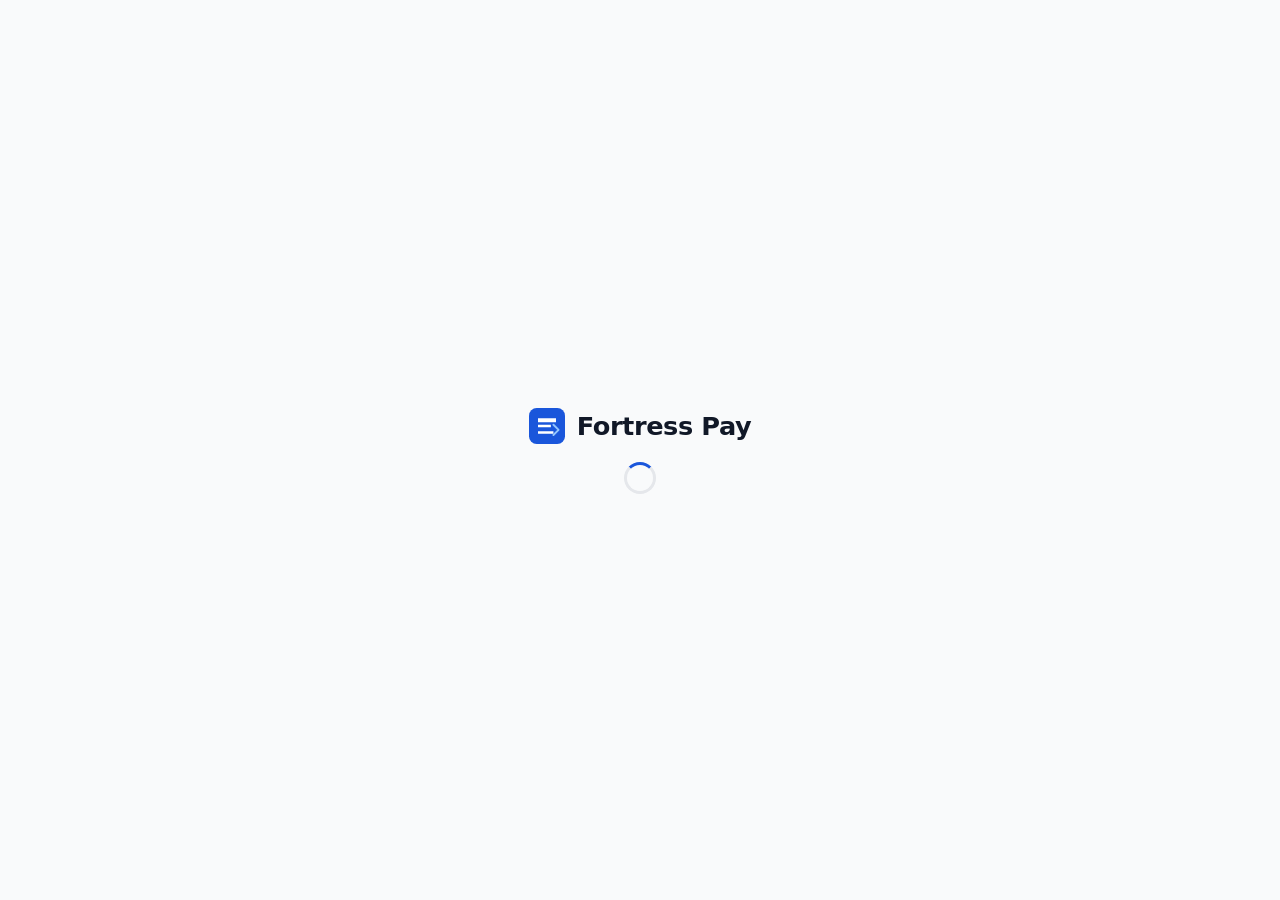
==== index.html @ 0e07d564 "Add files via upload" ====
<!doctype html>
<html lang="en">
  <head>
    <meta charset="UTF-8" />
    <!-- <meta name="viewport" content="width=device-width, initial-scale=1.0" /> -->
    <meta
      name="viewport"
      content="width=device-width, initial-scale=0.85, viewport-fit=cover"
    />
    <title>Fortress Pay</title>
    <link rel="stylesheet" href="styles.css" />
    <style>
      .fp-splash {
        min-height: 100vh;
        display: flex;
        align-items: center;
        justify-content: center;
        background: var(--fp-gray-50);
      }
      .fp-splash-inner {
        display: flex;
        flex-direction: column;
        align-items: center;
        gap: 16px;
      }
      .fp-splash-logo {
        display: flex;
        align-items: center;
        gap: 12px;
      }
      .fp-splash-name {
        font-size: 1.6rem;
        font-weight: 800;
        color: var(--fp-gray-900);
        letter-spacing: -0.4px;
      }
      .fp-splash-spinner {
        width: 32px;
        height: 32px;
        border: 3px solid var(--fp-gray-200);
        border-top-color: var(--fp-blue);
        border-radius: 50%;
        animation: fp-spin 0.7s linear infinite;
      }
    </style>
  </head>
  <body>
    <div class="fp-splash">
      <div class="fp-splash-inner">
        <div class="fp-splash-logo">
          <svg
            width="36"
            height="36"
            viewBox="0 0 28 28"
            fill="none"
            xmlns="http://www.w3.org/2000/svg"
            aria-hidden="true"
          >
            <rect width="28" height="28" rx="6" fill="#1a56db" />
            <path d="M7 8h14v3H7zM7 13h10v2H7zM7 18h12v2H7z" fill="#fff" />
            <path
              d="M19 13l4 4-4 4"
              stroke="#93c5fd"
              stroke-width="1.5"
              stroke-linecap="round"
              stroke-linejoin="round"
              fill="none"
            />
          </svg>
          <span class="fp-splash-name">Fortress Pay</span>
        </div>
        <div class="fp-splash-spinner"></div>
      </div>
    </div>

    <script src="js/config.js"></script>
    <script src="js/api.js"></script>
    <script>
      (function () {
        seedIfNeeded();
        const session = getSession();
        if (session) {
          window.location.replace("dashboard.html");
        } else {
          window.location.replace("login.html");
        }
      })();
    </script>
  </body>
</html>
---- styles.css ----
/* ================================================================== */
/*  Fortress Pay — Global Stylesheet                                   */
/* ================================================================== */

/* ---- Reset & Base ---- */
*,
*::before,
*::after {
  box-sizing: border-box;
  margin: 0;
  padding: 0;
}

:root {
  --fp-blue: #1a56db;
  --fp-blue-dark: #1341b0;
  --fp-blue-light: #ebf3ff;
  --fp-blue-mid: #3b82f6;
  --fp-green: #059669;
  --fp-green-light: #d1fae5;
  --fp-red: #dc2626;
  --fp-red-light: #fee2e2;
  --fp-amber: #d97706;
  --fp-amber-light: #fef3c7;
  --fp-gray-50: #f9fafb;
  --fp-gray-100: #f3f4f6;
  --fp-gray-200: #e5e7eb;
  --fp-gray-300: #d1d5db;
  --fp-gray-400: #9ca3af;
  --fp-gray-500: #6b7280;
  --fp-gray-600: #4b5563;
  --fp-gray-700: #374151;
  --fp-gray-800: #1f2937;
  --fp-gray-900: #111827;
  --fp-white: #ffffff;
  --fp-header-h: 64px;
  --fp-nav-h: 66px;
  --fp-radius: 12px;
  --fp-radius-sm: 8px;
  --fp-radius-lg: 16px;
  --fp-shadow: 0 1px 3px rgba(0, 0, 0, 0.08), 0 1px 2px rgba(0, 0, 0, 0.06);
  --fp-shadow-md:
    0 4px 6px -1px rgba(0, 0, 0, 0.08), 0 2px 4px -1px rgba(0, 0, 0, 0.06);
  --fp-shadow-lg:
    0 10px 15px -3px rgba(0, 0, 0, 0.1), 0 4px 6px -2px rgba(0, 0, 0, 0.05);
  --fp-transition: 180ms ease;
  --fp-font:
    "Inter", system-ui, -apple-system, BlinkMacSystemFont, "Segoe UI",
    sans-serif;
}

html {
  font-size: 16px;
  -webkit-text-size-adjust: 100%;
}

body {
  font-family: var(--fp-font);
  background: var(--fp-gray-50);
  color: var(--fp-gray-800);
  line-height: 1.6;
  min-height: 100vh;
  -webkit-font-smoothing: antialiased;
}

body.fp-no-scroll {
  overflow: hidden;
}

a {
  color: inherit;
  text-decoration: none;
}
button {
  cursor: pointer;
  font-family: inherit;
  border: none;
  background: none;
}
input,
select,
textarea {
  font-family: inherit;
}
ul {
  list-style: none;
}
img {
  display: block;
  max-width: 100%;
}

/* ================================================================== */
/*  HEADER                                                             */
/* ================================================================== */

#fp-header {
  position: fixed;
  top: 0;
  left: 0;
  right: 0;
  z-index: 100;
  height: var(--fp-header-h);
  background: var(--fp-white);
  border-bottom: 1px solid var(--fp-gray-200);
  box-shadow: var(--fp-shadow);
}

.fp-header-inner {
  max-width: 1200px;
  margin: 0 auto;
  height: 100%;
  padding: 0 20px;
  display: flex;
  align-items: center;
  justify-content: space-between;
  gap: 16px;
}

.fp-logo-img {
  height: 35px; /* tweak: 24–30px usually ideal */
  width: auto;
  display: block;
}

.fp-logo-link {
  display: flex;
  align-items: center;
  gap: 10px;
  flex-shrink: 0;
}

.fp-logo-text {
  font-size: 1.2rem;
  font-weight: 700;
  color: var(--fp-gray-900);
  letter-spacing: -0.3px;
}

.fp-header-actions {
  display: flex;
  align-items: center;
  gap: 8px;
}

/* Bell */
.fp-bell-btn {
  position: relative;
  width: 40px;
  height: 40px;
  border-radius: 50%;
  display: flex;
  align-items: center;
  justify-content: center;
  color: var(--fp-gray-600);
  transition:
    background var(--fp-transition),
    color var(--fp-transition);
}
.fp-bell-btn:hover {
  background: var(--fp-gray-100);
  color: var(--fp-gray-900);
}

.fp-badge {
  position: absolute;
  top: 4px;
  right: 4px;
  min-width: 17px;
  height: 17px;
  border-radius: 999px;
  background: var(--fp-red);
  color: #fff;
  font-size: 0.68rem;
  font-weight: 700;
  display: flex;
  align-items: center;
  justify-content: center;
  padding: 0 4px;
  line-height: 1;
  border: 2px solid var(--fp-white);
  transition: opacity var(--fp-transition);
}
.fp-badge-hidden {
  opacity: 0;
  pointer-events: none;
}

/* Profile dropdown */
.fp-profile-menu-wrap {
  position: relative;
}

.fp-profile-btn {
  width: 38px;
  height: 38px;
  border-radius: 50%;
  background: var(--fp-blue);
  display: flex;
  align-items: center;
  justify-content: center;
  transition: opacity var(--fp-transition);
}
.fp-profile-btn:hover {
  opacity: 0.88;
}

.fp-avatar {
  font-size: 0.78rem;
  font-weight: 700;
  color: #fff;
  letter-spacing: 0.5px;
}

.fp-profile-dropdown {
  position: absolute;
  top: calc(100% + 10px);
  right: 0;
  width: 230px;
  background: var(--fp-white);
  border: 1px solid var(--fp-gray-200);
  border-radius: var(--fp-radius);
  box-shadow: var(--fp-shadow-lg);
  overflow: hidden;
  opacity: 0;
  pointer-events: none;
  transform: translateY(-6px);
  transition:
    opacity var(--fp-transition),
    transform var(--fp-transition);
  z-index: 200;
}
.fp-profile-dropdown-open {
  opacity: 1;
  pointer-events: auto;
  transform: translateY(0);
}

.fp-profile-dropdown-header {
  padding: 14px 16px;
  border-bottom: 1px solid var(--fp-gray-100);
  background: var(--fp-gray-50);
}
.fp-profile-name {
  display: block;
  font-size: 0.9rem;
  font-weight: 600;
  color: var(--fp-gray-900);
}
.fp-profile-email {
  display: block;
  font-size: 0.78rem;
  color: var(--fp-gray-500);
  margin-top: 2px;
  white-space: nowrap;
  overflow: hidden;
  text-overflow: ellipsis;
}

.fp-dropdown-item {
  display: flex;
  align-items: center;
  gap: 10px;
  width: 100%;
  padding: 11px 16px;
  font-size: 0.875rem;
  color: var(--fp-gray-700);
  transition: background var(--fp-transition);
  text-align: left;
}
.fp-dropdown-item:hover {
  background: var(--fp-gray-50);
  color: var(--fp-gray-900);
}
.fp-dropdown-item svg {
  color: var(--fp-gray-500);
  flex-shrink: 0;
}

.fp-dropdown-logout {
  border-top: 1px solid var(--fp-gray-100);
  color: var(--fp-red);
  font-weight: 500;
}
.fp-dropdown-logout svg {
  color: var(--fp-red);
}
.fp-dropdown-logout:hover {
  background: var(--fp-red-light);
}

/* ================================================================== */
/*  NOTIFICATION PANEL                                                 */
/* ================================================================== */

.fp-notif-overlay {
  position: fixed;
  inset: 0;
  background: rgba(0, 0, 0, 0.3);
  z-index: 300;
  opacity: 0;
  pointer-events: none;
  transition: opacity 220ms ease;
}
.fp-notif-overlay-open {
  opacity: 1;
  pointer-events: auto;
}

.fp-notif-panel {
  position: fixed;
  top: 0;
  right: 0;
  bottom: 0;
  width: min(380px, 100vw);
  background: var(--fp-white);
  z-index: 400;
  display: flex;
  flex-direction: column;
  transform: translateX(100%);
  transition: transform 260ms cubic-bezier(0.4, 0, 0.2, 1);
  box-shadow: var(--fp-shadow-lg);
}
.fp-notif-panel-open {
  transform: translateX(0);
}

.fp-notif-panel-header {
  display: flex;
  align-items: center;
  justify-content: space-between;
  padding: 18px 20px;
  border-bottom: 1px solid var(--fp-gray-200);
  font-weight: 700;
  font-size: 1rem;
  color: var(--fp-gray-900);
  flex-shrink: 0;
}

.fp-notif-close {
  width: 34px;
  height: 34px;
  border-radius: 50%;
  display: flex;
  align-items: center;
  justify-content: center;
  color: var(--fp-gray-500);
  transition: background var(--fp-transition);
}
.fp-notif-close:hover {
  background: var(--fp-gray-100);
  color: var(--fp-gray-900);
}

.fp-notif-list {
  overflow-y: auto;
  flex: 1;
}

.fp-notif-item {
  display: flex;
  gap: 12px;
  padding: 16px 20px;
  border-bottom: 1px solid var(--fp-gray-100);
  transition: background var(--fp-transition);
}
.fp-notif-item:hover {
  background: var(--fp-gray-50);
}
.fp-notif-unread {
  background: var(--fp-blue-light);
}

.fp-notif-dot-wrap {
  padding-top: 5px;
  flex-shrink: 0;
}
.fp-notif-dot {
  width: 8px;
  height: 8px;
  border-radius: 50%;
  background: var(--fp-blue);
}
.fp-notif-dot-read {
  width: 8px;
  height: 8px;
  border-radius: 50%;
  background: var(--fp-gray-300);
}

.fp-notif-title {
  font-size: 0.875rem;
  font-weight: 600;
  color: var(--fp-gray-900);
  margin-bottom: 3px;
}
.fp-notif-text {
  font-size: 0.825rem;
  color: var(--fp-gray-600);
  line-height: 1.5;
  margin-bottom: 5px;
}
.fp-notif-date {
  font-size: 0.75rem;
  color: var(--fp-gray-400);
}

/* ================================================================== */
/*  BOTTOM NAVIGATION                                                  */
/* ================================================================== */

#fp-bottom-nav {
  position: fixed;
  bottom: 0;
  left: 0;
  right: 0;
  z-index: 100;
  height: var(--fp-nav-h);
  background: var(--fp-white);
  border-top: 1px solid var(--fp-gray-200);
  display: flex;
  align-items: stretch;
}

.fp-nav-item {
  flex: 1;
  display: flex;
  flex-direction: column;
  align-items: center;
  justify-content: center;
  gap: 3px;
  color: var(--fp-gray-400);
  font-size: 0.7rem;
  font-weight: 500;
  padding: 6px 4px;
  transition: color var(--fp-transition);
  -webkit-tap-highlight-color: transparent;
}
.fp-nav-item:hover {
  color: var(--fp-blue);
}
.fp-nav-item-active {
  color: var(--fp-blue) !important;
}
.fp-nav-item-active .fp-nav-icon svg {
  stroke: var(--fp-blue);
}

.fp-nav-icon {
  display: flex;
  align-items: center;
  justify-content: center;
}
.fp-nav-label {
  line-height: 1;
}

/* ================================================================== */
/*  PAGE WRAPPER                                                       */
/* ================================================================== */

.fp-page {
  padding-top: var(--fp-header-h);
  padding-bottom: var(--fp-nav-h);
  min-height: 100vh;
}

.fp-container {
  max-width: 680px;
  margin: 0 auto;
  padding: 24px 16px;
}

.fp-container-wide {
  max-width: 960px;
  margin: 0 auto;
  padding: 24px 16px;
}

/* ================================================================== */
/*  CARDS                                                              */
/* ================================================================== */

.fp-card {
  background: var(--fp-white);
  border-radius: var(--fp-radius);
  border: 1px solid var(--fp-gray-200);
  box-shadow: var(--fp-shadow);
  overflow: hidden;
}

.fp-card-header {
  padding: 18px 20px;
  border-bottom: 1px solid var(--fp-gray-100);
  display: flex;
  align-items: center;
  justify-content: space-between;
}

.fp-card-title {
  font-size: 0.95rem;
  font-weight: 700;
  color: var(--fp-gray-900);
}

.fp-card-body {
  padding: 20px;
}

/* ================================================================== */
/*  BUTTONS                                                            */
/* ================================================================== */

.fp-btn {
  display: inline-flex;
  align-items: center;
  justify-content: center;
  gap: 8px;
  padding: 11px 22px;
  border-radius: var(--fp-radius-sm);
  font-size: 0.9rem;
  font-weight: 600;
  line-height: 1;
  transition:
    background var(--fp-transition),
    opacity var(--fp-transition),
    transform 100ms ease;
  cursor: pointer;
  border: none;
  white-space: nowrap;
}
.fp-btn:active {
  transform: scale(0.97);
}
.fp-btn:disabled {
  opacity: 0.55;
  cursor: not-allowed;
  transform: none;
}

.fp-btn-primary {
  background: var(--fp-blue);
  color: #fff;
}
.fp-btn-primary:hover:not(:disabled) {
  background: var(--fp-blue-dark);
}

.fp-btn-outline {
  background: transparent;
  color: var(--fp-blue);
  border: 1.5px solid var(--fp-blue);
}
.fp-btn-outline:hover:not(:disabled) {
  background: var(--fp-blue-light);
}

.fp-btn-ghost {
  background: transparent;
  color: var(--fp-gray-700);
  border: 1.5px solid var(--fp-gray-300);
}
.fp-btn-ghost:hover:not(:disabled) {
  background: var(--fp-gray-100);
}

.fp-btn-danger {
  background: var(--fp-red);
  color: #fff;
}
.fp-btn-danger:hover:not(:disabled) {
  background: #b91c1c;
}

.fp-btn-full {
  width: 100%;
}

.fp-btn-sm {
  padding: 7px 14px;
  font-size: 0.82rem;
}

/* ================================================================== */
/*  FORM ELEMENTS                                                      */
/* ================================================================== */

.fp-form-group {
  margin-bottom: 20px;
}

.fp-label {
  display: block;
  font-size: 0.85rem;
  font-weight: 600;
  color: var(--fp-gray-700);
  margin-bottom: 7px;
}

.fp-label span.fp-required {
  color: var(--fp-red);
  margin-left: 2px;
}

.fp-input,
.fp-select,
.fp-textarea {
  display: block;
  width: 100%;
  padding: 11px 14px;
  background: var(--fp-white);
  border: 1.5px solid var(--fp-gray-300);
  border-radius: var(--fp-radius-sm);
  font-size: 0.9rem;
  color: var(--fp-gray-900);
  transition:
    border-color var(--fp-transition),
    box-shadow var(--fp-transition);
  outline: none;
  appearance: none;
}
.fp-input:focus,
.fp-select:focus,
.fp-textarea:focus {
  border-color: var(--fp-blue);
  box-shadow: 0 0 0 3px rgba(26, 86, 219, 0.12);
}
.fp-input::placeholder {
  color: var(--fp-gray-400);
}
.fp-input-error {
  border-color: var(--fp-red) !important;
}

.fp-field-error {
  margin-top: 5px;
  font-size: 0.8rem;
  color: var(--fp-red);
}

.fp-input-icon-wrap {
  position: relative;
}
.fp-input-icon-wrap .fp-input {
  padding-left: 42px;
}
.fp-input-icon {
  position: absolute;
  left: 13px;
  top: 50%;
  transform: translateY(-50%);
  color: var(--fp-gray-400);
  pointer-events: none;
  display: flex;
}

/* ================================================================== */
/*  ALERTS & BANNERS                                                   */
/* ================================================================== */

.fp-alert {
  display: flex;
  align-items: flex-start;
  gap: 12px;
  padding: 14px 16px;
  border-radius: var(--fp-radius-sm);
  font-size: 0.875rem;
  line-height: 1.5;
}

.fp-alert-info {
  background: var(--fp-blue-light);
  color: var(--fp-blue-dark);
  border: 1px solid #bfdbfe;
}
.fp-alert-info svg {
  color: var(--fp-blue);
  flex-shrink: 0;
  margin-top: 1px;
}

.fp-alert-warning {
  background: var(--fp-amber-light);
  color: #92400e;
  border: 1px solid #fde68a;
}
.fp-alert-warning svg {
  color: var(--fp-amber);
  flex-shrink: 0;
  margin-top: 1px;
}

.fp-alert-success {
  background: var(--fp-green-light);
  color: #064e3b;
  border: 1px solid #a7f3d0;
}
.fp-alert-success svg {
  color: var(--fp-green);
  flex-shrink: 0;
  margin-top: 1px;
}

.fp-alert-error {
  background: var(--fp-red-light);
  color: #7f1d1d;
  border: 1px solid #fca5a5;
}
.fp-alert-error svg {
  color: var(--fp-red);
  flex-shrink: 0;
  margin-top: 1px;
}

.fp-alert-title {
  font-weight: 700;
  margin-bottom: 2px;
}

/* Restriction banner */
.fp-restriction-banner {
  background: linear-gradient(135deg, #7f1d1d 0%, #991b1b 100%);
  color: #fff;
  padding: 14px 20px;
  display: flex;
  align-items: center;
  gap: 12px;
  font-size: 0.875rem;
  font-weight: 500;
  border-radius: var(--fp-radius-sm);
  margin-bottom: 20px;
}
.fp-restriction-banner svg {
  color: #fca5a5;
  flex-shrink: 0;
}

/* ================================================================== */
/*  MODAL                                                              */
/* ================================================================== */

.fp-modal {
  position: fixed;
  inset: 0;
  z-index: 500;
  display: flex;
  align-items: flex-end;
  justify-content: center;
  background: rgba(0, 0, 0, 0.45);
  opacity: 0;
  pointer-events: none;
  transition: opacity 220ms ease;
  padding: 0;
}
.fp-modal-open {
  opacity: 1;
  pointer-events: auto;
}

.fp-modal-box {
  background: var(--fp-white);
  width: 100%;
  max-width: 520px;
  border-radius: var(--fp-radius-lg) var(--fp-radius-lg) 0 0;
  padding: 28px 24px 32px;
  position: relative;
  transform: translateY(30px);
  transition: transform 260ms cubic-bezier(0.4, 0, 0.2, 1);
  max-height: 92vh;
  overflow-y: auto;
}
.fp-modal-open .fp-modal-box {
  transform: translateY(0);
}

@media (min-width: 600px) {
  .fp-modal {
    align-items: center;
    padding: 24px;
  }
  .fp-modal-box {
    border-radius: var(--fp-radius-lg);
    transform: scale(0.95) translateY(0);
  }
  .fp-modal-open .fp-modal-box {
    transform: scale(1);
  }
}

.fp-modal-close {
  position: absolute;
  top: 16px;
  right: 16px;
  width: 34px;
  height: 34px;
  border-radius: 50%;
  display: flex;
  align-items: center;
  justify-content: center;
  color: var(--fp-gray-500);
  transition: background var(--fp-transition);
}
.fp-modal-close:hover {
  background: var(--fp-gray-100);
  color: var(--fp-gray-900);
}

.fp-modal-title {
  font-size: 1.1rem;
  font-weight: 700;
  color: var(--fp-gray-900);
  margin-bottom: 8px;
  padding-right: 30px;
}
.fp-modal-subtitle {
  font-size: 0.875rem;
  color: var(--fp-gray-500);
  margin-bottom: 24px;
}

/* ================================================================== */
/*  TRANSACTION LIST                                                   */
/* ================================================================== */

.fp-txn-list {
}

.fp-txn-item {
  display: flex;
  align-items: center;
  gap: 14px;
  padding: 14px 20px;
  border-bottom: 1px solid var(--fp-gray-100);
  cursor: pointer;
  transition: background var(--fp-transition);
  text-decoration: none;
  color: inherit;
}
.fp-txn-item:last-child {
  border-bottom: none;
}
.fp-txn-item:hover {
  background: var(--fp-gray-50);
}

.fp-txn-icon {
  width: 42px;
  height: 42px;
  border-radius: 50%;
  background: var(--fp-green-light);
  display: flex;
  align-items: center;
  justify-content: center;
  color: var(--fp-green);
  flex-shrink: 0;
}

.fp-txn-info {
  flex: 1;
  min-width: 0;
}
.fp-txn-name {
  font-size: 0.9rem;
  font-weight: 600;
  color: var(--fp-gray-900);
  white-space: nowrap;
  overflow: hidden;
  text-overflow: ellipsis;
}
.fp-txn-meta {
  font-size: 0.78rem;
  color: var(--fp-gray-500);
  margin-top: 2px;
}

.fp-txn-amount {
  font-size: 0.95rem;
  font-weight: 700;
  color: var(--fp-green);
  flex-shrink: 0;
  text-align: right;
}

.fp-txn-chevron {
  color: var(--fp-gray-300);
  flex-shrink: 0;
}

/* ================================================================== */
/*  LOADING STATES                                                     */
/* ================================================================== */

.fp-spinner {
  width: 28px;
  height: 28px;
  border: 3px solid var(--fp-gray-200);
  border-top-color: var(--fp-blue);
  border-radius: 50%;
  animation: fp-spin 0.7s linear infinite;
  margin: 0 auto;
}

@keyframes fp-spin {
  to {
    transform: rotate(360deg);
  }
}

.fp-loading-row {
  display: flex;
  align-items: center;
  justify-content: center;
  padding: 28px;
  color: var(--fp-gray-400);
  font-size: 0.875rem;
  gap: 12px;
}

/* Skeleton */
.fp-skeleton {
  background: linear-gradient(
    90deg,
    var(--fp-gray-100) 25%,
    var(--fp-gray-200) 50%,
    var(--fp-gray-100) 75%
  );
  background-size: 200% 100%;
  animation: fp-shimmer 1.4s infinite;
  border-radius: 6px;
}
@keyframes fp-shimmer {
  from {
    background-position: 200% 0;
  }
  to {
    background-position: -200% 0;
  }
}

/* ================================================================== */
/*  BALANCE CARD                                                       */
/* ================================================================== */

.fp-balance-card {
  background: linear-gradient(135deg, #1341b0 0%, #1a56db 50%, #2563eb 100%);
  border-radius: var(--fp-radius-lg);
  padding: 28px 24px;
  color: #fff;
  position: relative;
  overflow: hidden;
}
.fp-balance-card::before {
  content: "";
  position: absolute;
  top: -40px;
  right: -40px;
  width: 180px;
  height: 180px;
  border-radius: 50%;
  background: rgba(255, 255, 255, 0.07);
}
.fp-balance-card::after {
  content: "";
  position: absolute;
  bottom: -60px;
  right: 40px;
  width: 220px;
  height: 220px;
  border-radius: 50%;
  background: rgba(255, 255, 255, 0.05);
}

.fp-balance-label {
  font-size: 0.8rem;
  font-weight: 600;
  letter-spacing: 0.06em;
  text-transform: uppercase;
  opacity: 0.75;
  margin-bottom: 8px;
}
.fp-balance-amount {
  font-size: 2.4rem;
  font-weight: 800;
  letter-spacing: -1px;
  line-height: 1.1;
  margin-bottom: 20px;
}
.fp-balance-meta {
  display: flex;
  gap: 24px;
  flex-wrap: wrap;
}
.fp-balance-meta-item {
  font-size: 0.8rem;
  opacity: 0.8;
}
.fp-balance-meta-item strong {
  display: block;
  font-size: 0.88rem;
  opacity: 1;
  margin-top: 2px;
}

/* ================================================================== */
/*  QUICK ACTIONS                                                      */
/* ================================================================== */

.fp-quick-actions {
  display: grid;
  grid-template-columns: repeat(4, 1fr);
  gap: 12px;
}

.fp-quick-action {
  display: flex;
  flex-direction: column;
  align-items: center;
  gap: 8px;
  padding: 16px 8px;
  background: var(--fp-white);
  border-radius: var(--fp-radius);
  border: 1px solid var(--fp-gray-200);
  color: var(--fp-gray-700);
  font-size: 0.78rem;
  font-weight: 600;
  text-align: center;
  transition:
    background var(--fp-transition),
    border-color var(--fp-transition),
    color var(--fp-transition);
  box-shadow: var(--fp-shadow);
}
.fp-quick-action:hover {
  background: var(--fp-blue-light);
  border-color: var(--fp-blue);
  color: var(--fp-blue);
}

.fp-quick-action-icon {
  width: 44px;
  height: 44px;
  border-radius: 50%;
  background: var(--fp-blue-light);
  display: flex;
  align-items: center;
  justify-content: center;
  color: var(--fp-blue);
}
.fp-quick-action:hover .fp-quick-action-icon {
  background: var(--fp-blue);
  color: #fff;
}

/* ================================================================== */
/*  STATUS BADGE                                                       */
/* ================================================================== */

.fp-badge-status {
  display: inline-flex;
  align-items: center;
  gap: 5px;
  padding: 3px 10px;
  border-radius: 999px;
  font-size: 0.75rem;
  font-weight: 600;
}
.fp-badge-completed {
  background: var(--fp-green-light);
  color: var(--fp-green);
}
.fp-badge-processing {
  background: var(--fp-amber-light);
  color: var(--fp-amber);
}

.fp-badge-status::before {
  content: "";
  width: 6px;
  height: 6px;
  border-radius: 50%;
  background: currentColor;
}

/* ================================================================== */
/*  PAGE HEADER (inner pages)                                          */
/* ================================================================== */

.fp-page-header {
  display: flex;
  align-items: center;
  gap: 12px;
  margin-bottom: 24px;
}

.fp-back-btn {
  width: 38px;
  height: 38px;
  border-radius: 50%;
  border: 1.5px solid var(--fp-gray-200);
  display: flex;
  align-items: center;
  justify-content: center;
  color: var(--fp-gray-600);
  background: var(--fp-white);
  flex-shrink: 0;
  transition:
    background var(--fp-transition),
    border-color var(--fp-transition);
}
.fp-back-btn:hover {
  background: var(--fp-gray-100);
  border-color: var(--fp-gray-300);
}

.fp-page-title {
  font-size: 1.3rem;
  font-weight: 800;
  color: var(--fp-gray-900);
  letter-spacing: -0.3px;
}

.fp-page-subtitle {
  font-size: 0.85rem;
  color: var(--fp-gray-500);
  margin-top: 2px;
}

/* ================================================================== */
/*  DETAIL ROW                                                         */
/* ================================================================== */

.fp-detail-row {
  display: flex;
  justify-content: space-between;
  align-items: flex-start;
  padding: 12px 0;
  border-bottom: 1px solid var(--fp-gray-100);
  gap: 16px;
}
.fp-detail-row:last-child {
  border-bottom: none;
}

.fp-detail-label {
  font-size: 0.83rem;
  color: var(--fp-gray-500);
  font-weight: 500;
  flex-shrink: 0;
  padding-top: 1px;
}
.fp-detail-value {
  font-size: 0.9rem;
  color: var(--fp-gray-900);
  font-weight: 600;
  text-align: right;
}

/* ================================================================== */
/*  LOGIN PAGE                                                         */
/* ================================================================== */

.fp-login-page {
  min-height: 100vh;
  display: flex;
  flex-direction: column;
  align-items: center;
  justify-content: center;
  padding: 24px 16px;
  background: var(--fp-gray-50);
}

.fp-login-card {
  width: 100%;
  max-width: 440px;
  background: var(--fp-white);
  border-radius: var(--fp-radius-lg);
  border: 1px solid var(--fp-gray-200);
  box-shadow: var(--fp-shadow-lg);
  padding: 40px 36px;
}

.fp-login-logo {
  display: flex;
  align-items: center;
  gap: 10px;
  margin-bottom: 32px;
}
.fp-login-logo-text {
  font-size: 1.4rem;
  font-weight: 800;
  color: var(--fp-gray-900);
  letter-spacing: -0.4px;
}

.fp-login-title {
  font-size: 1.5rem;
  font-weight: 800;
  color: var(--fp-gray-900);
  margin-bottom: 6px;
  letter-spacing: -0.4px;
}
.fp-login-subtitle {
  font-size: 0.875rem;
  color: var(--fp-gray-500);
  margin-bottom: 32px;
}

.fp-login-footer {
  margin-top: 28px;
  text-align: center;
  font-size: 0.8rem;
  color: var(--fp-gray-400);
  line-height: 1.7;
}

/* ================================================================== */
/*  SECTION HEADING                                                    */
/* ================================================================== */

.fp-section {
  margin-bottom: 24px;
}

.fp-section-header {
  display: flex;
  align-items: center;
  justify-content: space-between;
  margin-bottom: 12px;
}

.fp-section-title {
  font-size: 0.9rem;
  font-weight: 700;
  color: var(--fp-gray-700);
  text-transform: uppercase;
  letter-spacing: 0.05em;
}

.fp-link {
  font-size: 0.85rem;
  font-weight: 600;
  color: var(--fp-blue);
}
.fp-link:hover {
  text-decoration: underline;
}

/* ================================================================== */
/*  EMPTY STATE                                                        */
/* ================================================================== */

.fp-empty {
  text-align: center;
  padding: 48px 24px;
  color: var(--fp-gray-400);
}
.fp-empty-icon {
  margin: 0 auto 16px;
  width: 56px;
  height: 56px;
  background: var(--fp-gray-100);
  border-radius: 50%;
  display: flex;
  align-items: center;
  justify-content: center;
  color: var(--fp-gray-300);
}
.fp-empty-text {
  font-size: 0.9rem;
}

/* ================================================================== */
/*  UTILITY                                                            */
/* ================================================================== */

.fp-text-center {
  text-align: center;
}
.fp-mt-8 {
  margin-top: 8px;
}
.fp-mt-12 {
  margin-top: 12px;
}
.fp-mt-16 {
  margin-top: 16px;
}
.fp-mt-20 {
  margin-top: 20px;
}
.fp-mt-24 {
  margin-top: 24px;
}
.fp-mb-8 {
  margin-bottom: 8px;
}
.fp-mb-12 {
  margin-bottom: 12px;
}
.fp-mb-16 {
  margin-bottom: 16px;
}
.fp-mb-20 {
  margin-bottom: 20px;
}
.fp-mb-24 {
  margin-bottom: 24px;
}
.fp-hidden {
  display: none !important;
}
.fp-sr-only {
  position: absolute;
  width: 1px;
  height: 1px;
  padding: 0;
  margin: -1px;
  overflow: hidden;
  clip: rect(0, 0, 0, 0);
  white-space: nowrap;
  border: 0;
}

/* ================================================================== */
/*  DESKTOP ENHANCEMENTS                                               */
/* ================================================================== */

@media (min-width: 768px) {
  .fp-container {
    padding: 32px 24px;
  }
  .fp-container-wide {
    padding: 32px 24px;
  }
  .fp-balance-amount {
    font-size: 2.8rem;
  }
  #fp-bottom-nav {
    display: none;
  }

  /* Desktop sidebar nav */
  #fp-header {
    height: 68px;
  }
  .fp-page {
    padding-top: 68px;
    padding-bottom: 0;
  }
  .fp-logo-text {
    font-size: 1.25rem;
  }

  .fp-header-inner {
    /* On desktop show nav links inside header */
  }

  .fp-desktop-nav {
    display: flex;
    align-items: center;
    gap: 4px;
  }

  .fp-desktop-nav-item {
    display: flex;
    align-items: center;
    gap: 7px;
    padding: 8px 14px;
    border-radius: var(--fp-radius-sm);
    font-size: 0.875rem;
    font-weight: 600;
    color: var(--fp-gray-600);
    transition:
      background var(--fp-transition),
      color var(--fp-transition);
  }
  .fp-desktop-nav-item:hover {
    background: var(--fp-gray-100);
    color: var(--fp-gray-900);
  }
  .fp-desktop-nav-item.active {
    background: var(--fp-blue-light);
    color: var(--fp-blue);
  }
  .fp-desktop-nav-item svg {
    width: 18px;
    height: 18px;
  }
}

@media (max-width: 767px) {
  .fp-desktop-nav {
    display: none;
  }
  .fp-quick-actions {
    grid-template-columns: repeat(2, 1fr);
  }
  .fp-login-card {
    padding: 28px 20px;
  }
}

@media (max-width: 480px) {
  .fp-quick-actions {
    grid-template-columns: repeat(2, 1fr);
  }
  .fp-balance-amount {
    font-size: 2rem;
  }
}

/* ================================================================== */
/*  STATEMENT REQUEST TABLE                                            */
/* ================================================================== */

.fp-table-wrap {
  overflow-x: auto;
}

.fp-table {
  width: 100%;
  border-collapse: collapse;
  font-size: 0.875rem;
}
.fp-table th {
  text-align: left;
  padding: 10px 14px;
  font-size: 0.78rem;
  font-weight: 700;
  color: var(--fp-gray-500);
  text-transform: uppercase;
  letter-spacing: 0.05em;
  background: var(--fp-gray-50);
  border-bottom: 1px solid var(--fp-gray-200);
}
.fp-table td {
  padding: 13px 14px;
  border-bottom: 1px solid var(--fp-gray-100);
  color: var(--fp-gray-800);
  vertical-align: middle;
}
.fp-table tr:last-child td {
  border-bottom: none;
}
.fp-table tbody tr:hover {
  background: var(--fp-gray-50);
}

/* ================================================================== */
/*  PROFILE PAGE                                                       */
/* ================================================================== */

.fp-profile-section {
  background: var(--fp-white);
  border-radius: var(--fp-radius);
  border: 1px solid var(--fp-gray-200);
  box-shadow: var(--fp-shadow);
  margin-bottom: 20px;
  overflow: hidden;
}
.fp-profile-section-title {
  padding: 14px 20px;
  font-size: 0.82rem;
  font-weight: 700;
  text-transform: uppercase;
  letter-spacing: 0.06em;
  color: var(--fp-gray-500);
  border-bottom: 1px solid var(--fp-gray-100);
  background: var(--fp-gray-50);
}

.fp-profile-row {
  display: flex;
  align-items: center;
  justify-content: space-between;
  padding: 14px 20px;
  border-bottom: 1px solid var(--fp-gray-100);
  gap: 12px;
}
.fp-profile-row:last-child {
  border-bottom: none;
}
.fp-profile-key {
  font-size: 0.85rem;
  color: var(--fp-gray-500);
  flex-shrink: 0;
  min-width: 130px;
}
.fp-profile-val {
  font-size: 0.9rem;
  color: var(--fp-gray-900);
  font-weight: 600;
  text-align: right;
  word-break: break-word;
}

/* ================================================================== */
/*  FAQ / SUPPORT                                                      */
/* ================================================================== */

.fp-faq-item {
  border-bottom: 1px solid var(--fp-gray-100);
  overflow: hidden;
}
.fp-faq-item:last-child {
  border-bottom: none;
}

.fp-faq-question {
  width: 100%;
  text-align: left;
  padding: 16px 20px;
  font-size: 0.9rem;
  font-weight: 600;
  color: var(--fp-gray-800);
  display: flex;
  align-items: center;
  justify-content: space-between;
  gap: 12px;
  background: none;
  transition: background var(--fp-transition);
}
.fp-faq-question:hover {
  background: var(--fp-gray-50);
}

.fp-faq-chevron {
  flex-shrink: 0;
  color: var(--fp-gray-400);
  transition: transform 220ms ease;
}
.fp-faq-item.open .fp-faq-chevron {
  transform: rotate(90deg);
}

.fp-faq-answer {
  max-height: 0;
  overflow: hidden;
  transition:
    max-height 280ms ease,
    padding 200ms ease;
  font-size: 0.875rem;
  color: var(--fp-gray-600);
  line-height: 1.7;
  padding: 0 20px;
}
.fp-faq-item.open .fp-faq-answer {
  max-height: 300px;
  padding: 0 20px 16px;
}

/* ================================================================== */
/*  VIEW MORE BUTTON                                                   */
/* ================================================================== */

.fp-view-more-wrap {
  text-align: center;
  padding: 20px;
  border-top: 1px solid var(--fp-gray-100);
}

/* ================================================================== */
/*  TRANSFER / PAY FORM                                                */
/* ================================================================== */

.fp-amount-display {
  text-align: center;
  padding: 24px 20px;
  border-bottom: 1px solid var(--fp-gray-100);
}
.fp-amount-currency {
  font-size: 1.1rem;
  font-weight: 600;
  color: var(--fp-gray-500);
  vertical-align: top;
  line-height: 1.8;
}
.fp-amount-number {
  font-size: 2.8rem;
  font-weight: 800;
  color: var(--fp-gray-900);
  letter-spacing: -1.5px;
}

/* Divider */
.fp-divider {
  height: 1px;
  background: var(--fp-gray-100);
  margin: 20px 0;
}

/* ================================================================== */
/*  TRANSACTION DETAIL HERO                                            */
/* ================================================================== */

.fp-txn-hero {
  text-align: center;
  padding: 32px 24px 24px;
  border-bottom: 1px solid var(--fp-gray-100);
}
.fp-txn-hero-icon {
  width: 64px;
  height: 64px;
  border-radius: 50%;
  background: var(--fp-green-light);
  display: flex;
  align-items: center;
  justify-content: center;
  color: var(--fp-green);
  margin: 0 auto 16px;
}
.fp-txn-hero-amount {
  font-size: 2.2rem;
  font-weight: 800;
  color: var(--fp-green);
  letter-spacing: -1px;
  margin-bottom: 8px;
}
.fp-txn-hero-label {
  font-size: 0.85rem;
  color: var(--fp-gray-500);
}
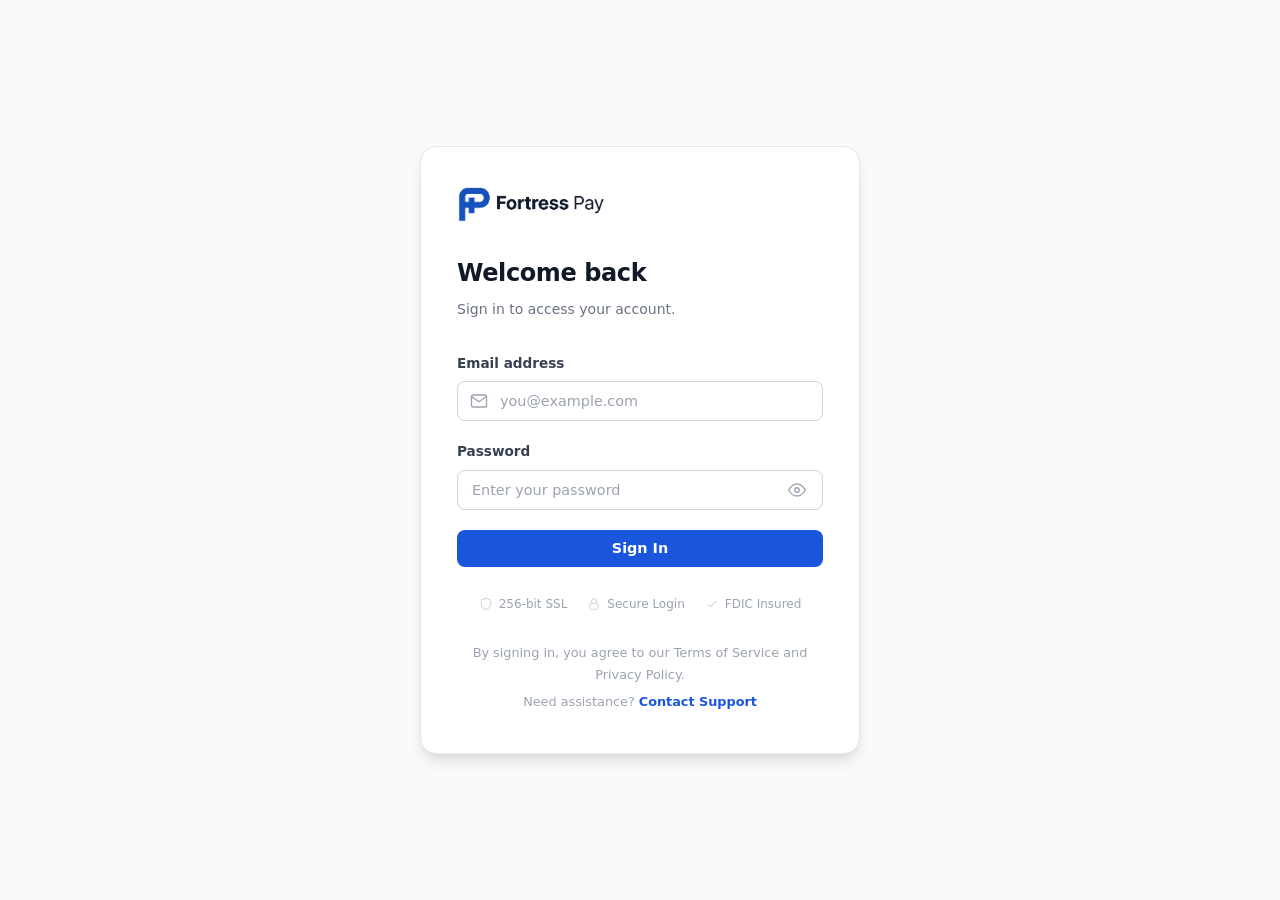
==== commit cbb9d2da: "Update index.html" ====
--- a/index.html
+++ b/index.html
@@ -48,26 +48,12 @@
     <div class="fp-splash">
       <div class="fp-splash-inner">
         <div class="fp-splash-logo">
-          <svg
-            width="36"
-            height="36"
-            viewBox="0 0 28 28"
-            fill="none"
-            xmlns="http://www.w3.org/2000/svg"
-            aria-hidden="true"
-          >
-            <rect width="28" height="28" rx="6" fill="#1a56db" />
-            <path d="M7 8h14v3H7zM7 13h10v2H7zM7 18h12v2H7z" fill="#fff" />
-            <path
-              d="M19 13l4 4-4 4"
-              stroke="#93c5fd"
-              stroke-width="1.5"
-              stroke-linecap="round"
-              stroke-linejoin="round"
-              fill="none"
-            />
-          </svg>
-          <span class="fp-splash-name">Fortress Pay</span>
+          <img
+            src="assets/fortresspay-lockup.png"
+            alt="Fortress Pay"
+            class="fp-logo-img"
+            decoding="async"
+          />
         </div>
         <div class="fp-splash-spinner"></div>
       </div>
